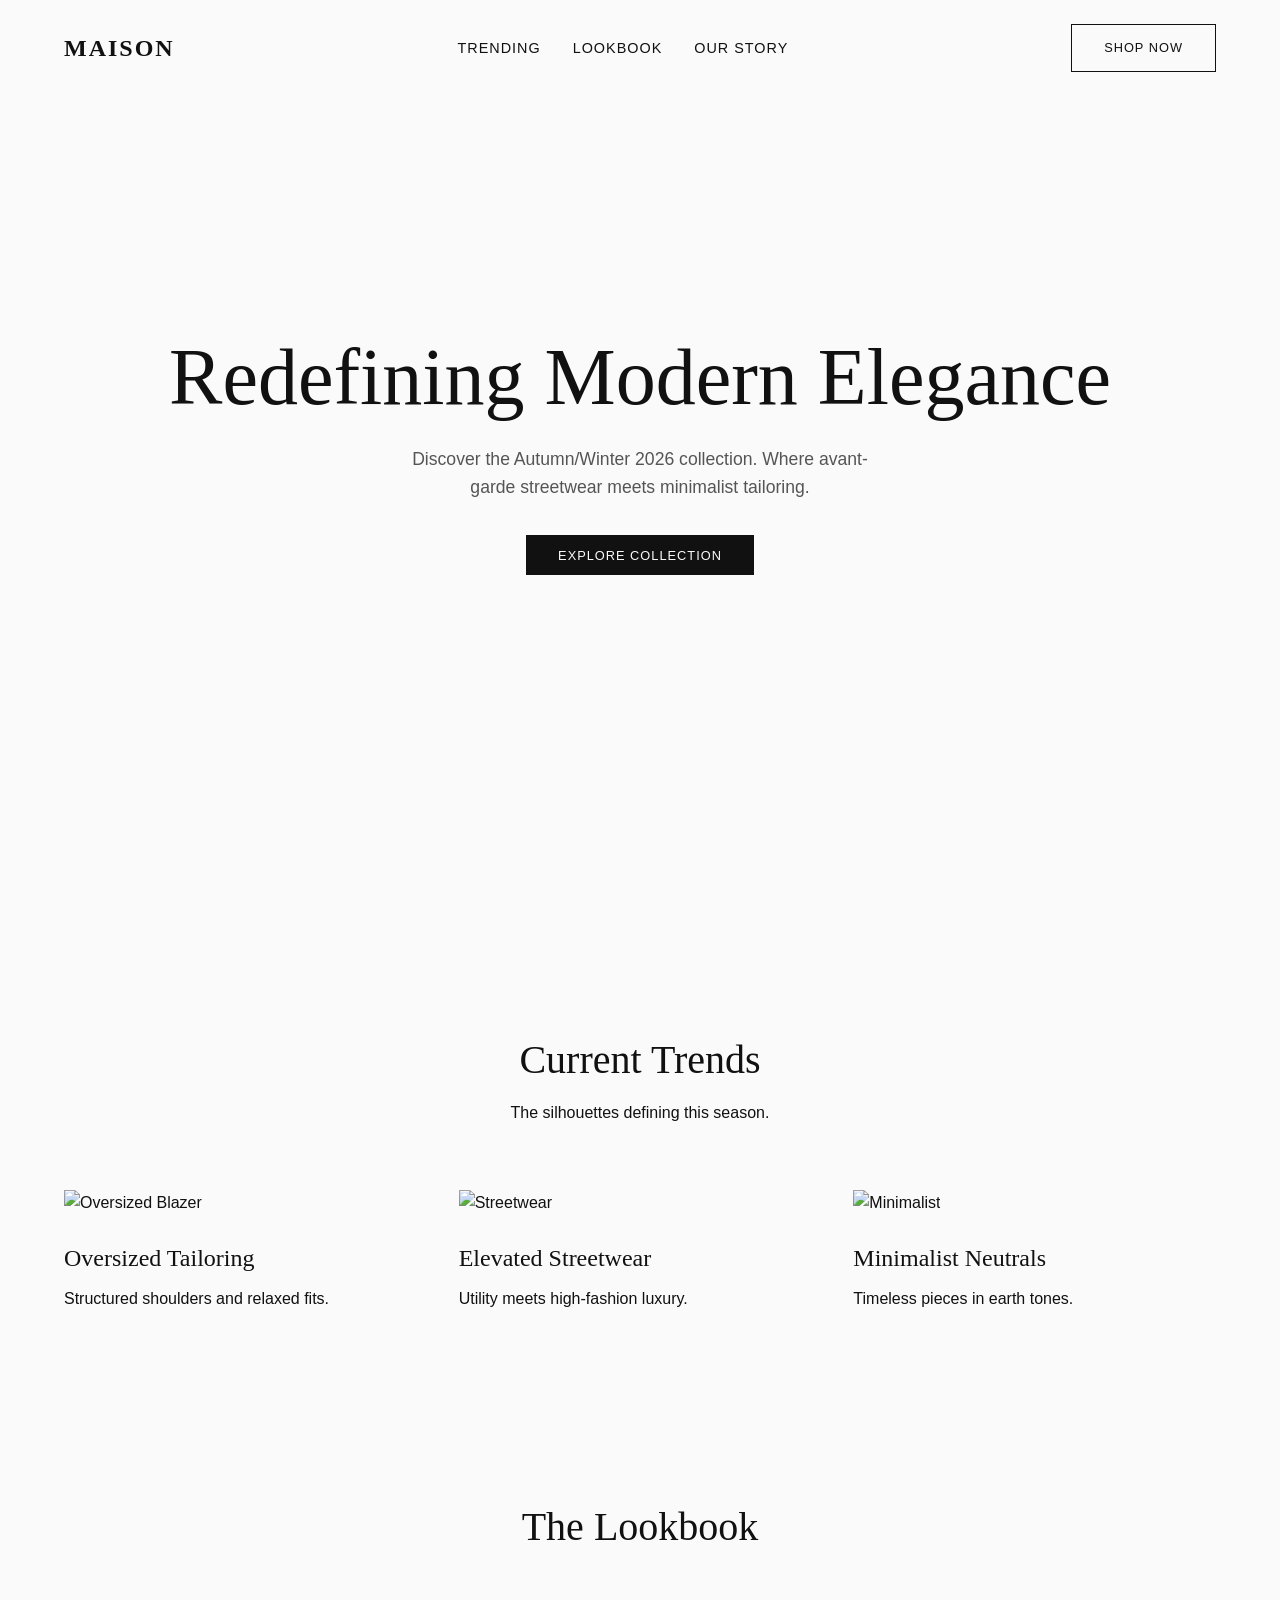
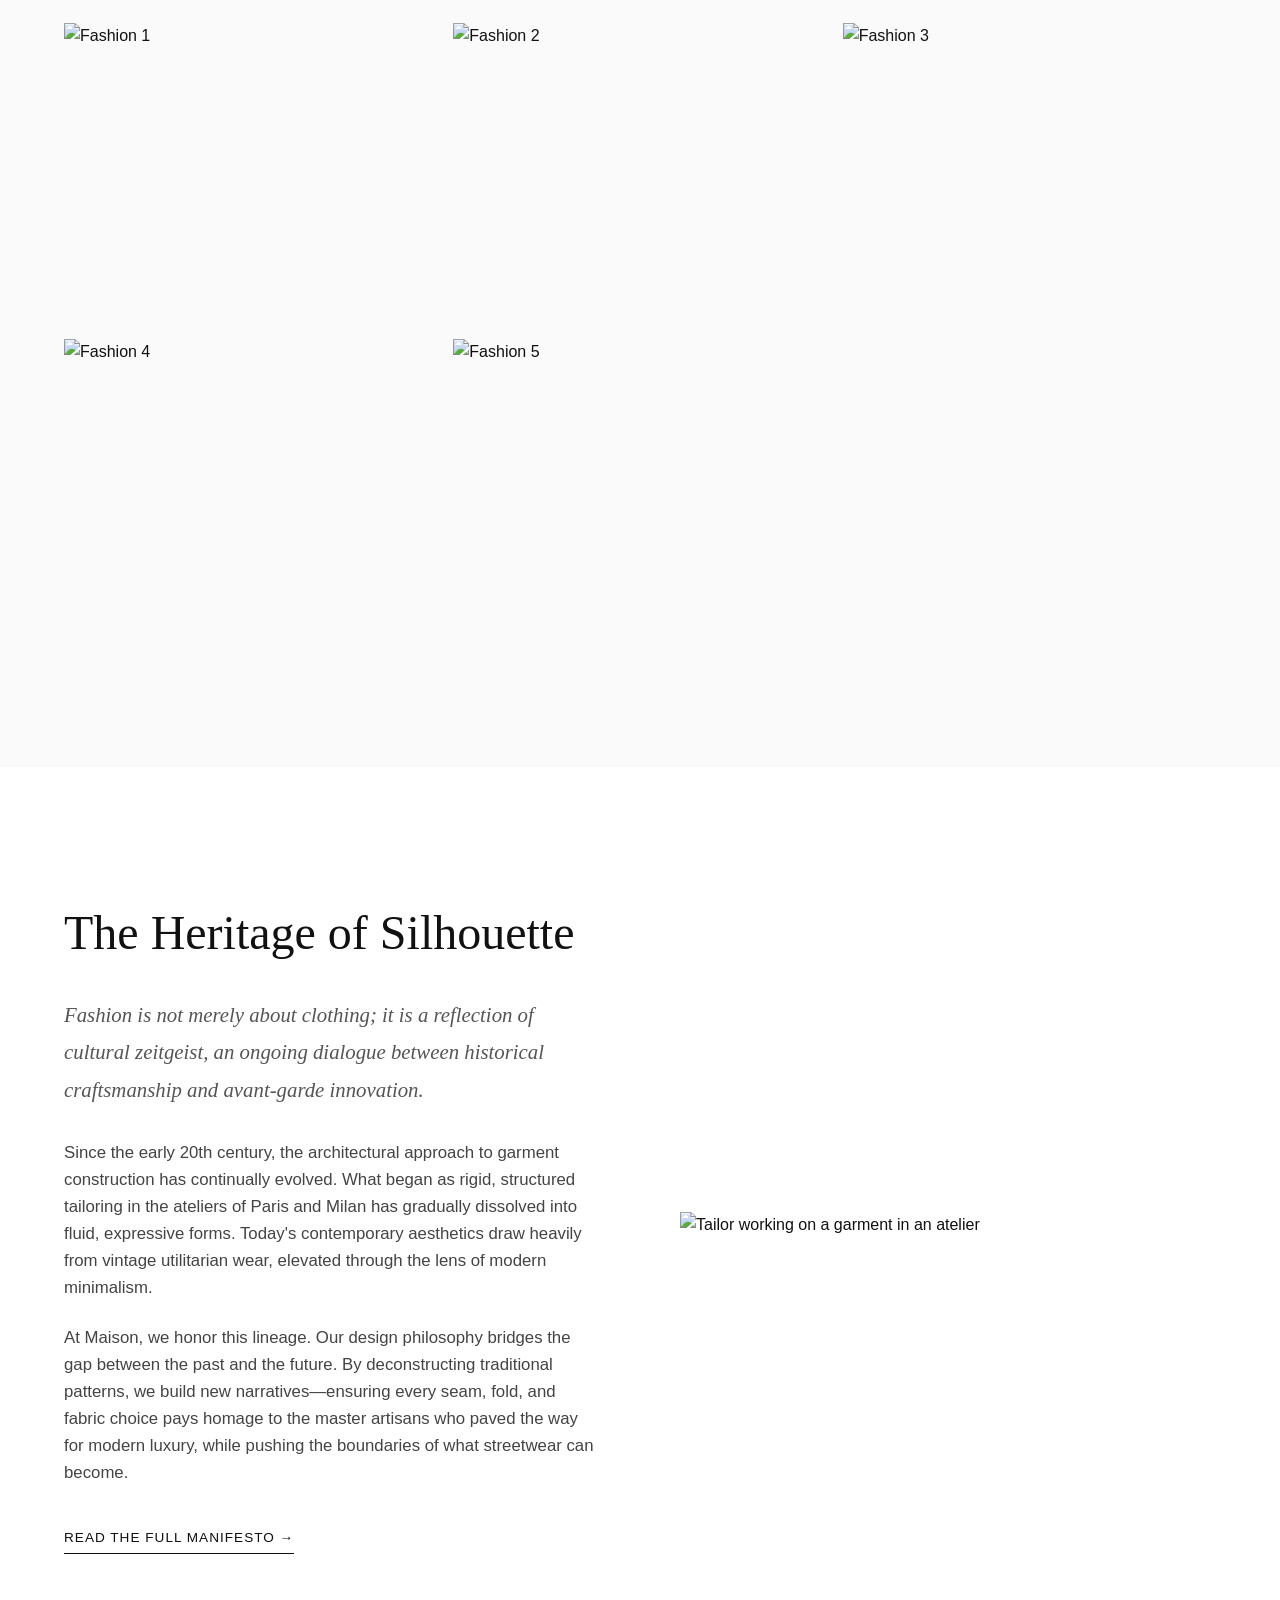
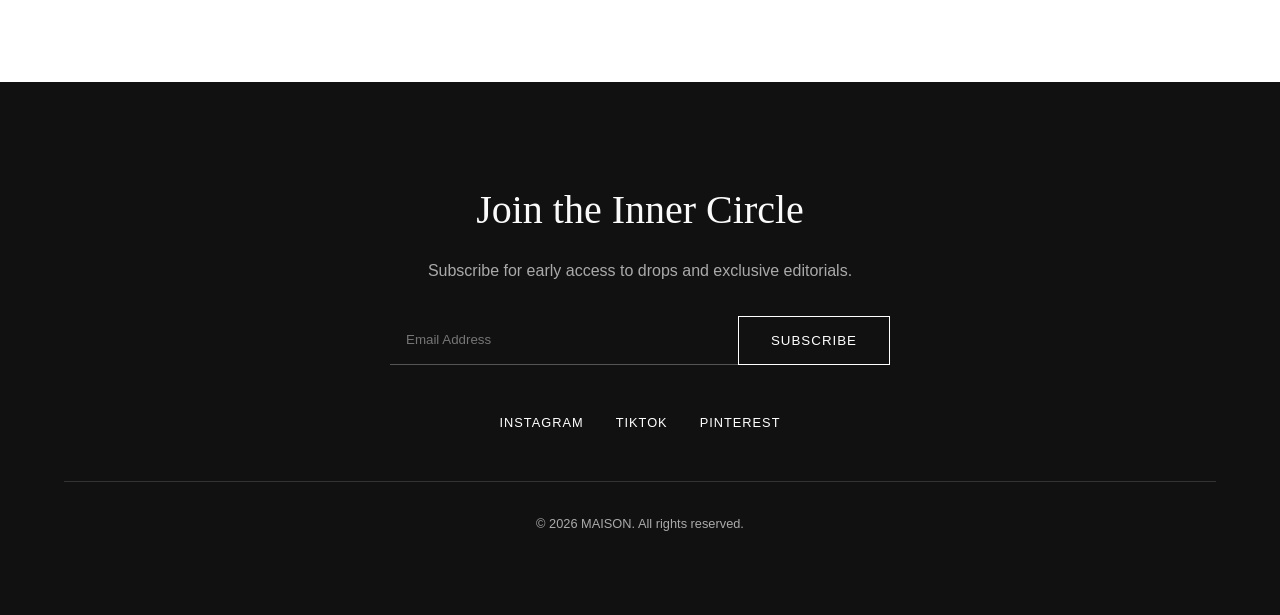
==== plain/index.html @ eeba62db "landing page plain" ====
<!DOCTYPE html>
<html lang="en">
<head>
    <meta charset="UTF-8">
    <meta name="viewport" content="width=device-width, initial-scale=1.0">
    <title>Maison | Contemporary Fashion</title>
    <link rel="stylesheet" href="style.css">
    
<body>

    <!-- Navigation -->
    <nav class="navbar">
        <div class="logo">MAISON</div>
        <ul class="nav-links">
            <li><a href="#trending">Trending</a></li>
            <li><a href="#lookbook">Lookbook</a></li>
            <li><a href="#heritage">Our Story</a></li>
        </ul>
        <a href="#" class="btn-outline">Shop Now</a>
    </nav>

    <!-- Hero Section -->
    <header class="hero">
        <div class="hero-content">
            <h1>Redefining Modern Elegance</h1>
            <p>Discover the Autumn/Winter 2026 collection. Where avant-garde streetwear meets minimalist tailoring.</p>
            <a href="#trending" class="btn-primary">Explore Collection</a>
        </div>
    </header>

    <!-- MAIN CONTENT AREA -->
    <main>
        
        <!-- Trending Section (Moved up to capture immediate attention) -->
        <section id="trending" class="trending">
            <div class="section-header">
                <h2>Current Trends</h2>
                <p>The silhouettes defining this season.</p>
            </div>
            <div class="trending-grid">
                <div class="trend-card">
                    <img src="https://images.unsplash.com/photo-1550614000-4b95d466f366?auto=format&fit=crop&w=800&q=80" alt="Oversized Blazer">
                    <div class="card-content">
                        <h3>Oversized Tailoring</h3>
                        <p>Structured shoulders and relaxed fits.</p>
                    </div>
                </div>
                <div class="trend-card">
                    <img src="https://images.unsplash.com/photo-1529139574466-a303027c1d8b?auto=format&fit=crop&w=800&q=80" alt="Streetwear">
                    <div class="card-content">
                        <h3>Elevated Streetwear</h3>
                        <p>Utility meets high-fashion luxury.</p>
                    </div>
                </div>
                <div class="trend-card">
                    <img src="https://images.unsplash.com/photo-1434389678232-06703554f6b2?auto=format&fit=crop&w=800&q=80" alt="Minimalist">
                    <div class="card-content">
                        <h3>Minimalist Neutrals</h3>
                        <p>Timeless pieces in earth tones.</p>
                    </div>
                </div>
            </div>
        </section>

        <!-- Lookbook / Image Gallery -->
        <section id="lookbook" class="lookbook">
            <div class="section-header">
                <h2>The Lookbook</h2>
            </div>
            <div class="gallery-grid">
                <img src="https://images.unsplash.com/photo-1490481651871-ab68de25d43d?auto=format&fit=crop&w=600&q=80" alt="Fashion 1" class="gallery-item">
                <img src="https://images.unsplash.com/photo-1532453288672-3a27e9be9efd?auto=format&fit=crop&w=600&q=80" alt="Fashion 2" class="gallery-item">
                <img src="https://images.unsplash.com/photo-1515886657613-9f3515b0c78f?auto=format&fit=crop&w=600&q=80" alt="Fashion 3" class="gallery-item row-span-2">
                <img src="https://images.unsplash.com/photo-1483985988355-763728e1935b?auto=format&fit=crop&w=600&q=80" alt="Fashion 4" class="gallery-item">
                <img src="https://images.unsplash.com/photo-1509631179647-0c5000508c56?auto=format&fit=crop&w=600&q=80" alt="Fashion 5" class="gallery-item">
            </div>
        </section>

        <!-- Fashion Background Article (Moved to the bottom, right above the footer) -->
        <section id="heritage" class="heritage-article">
            <div class="article-container">
                <div class="article-text">
                    <h2>The Heritage of Silhouette</h2>
                    <p class="lead-text">Fashion is not merely about clothing; it is a reflection of cultural zeitgeist, an ongoing dialogue between historical craftsmanship and avant-garde innovation.</p>
                    <p>Since the early 20th century, the architectural approach to garment construction has continually evolved. What began as rigid, structured tailoring in the ateliers of Paris and Milan has gradually dissolved into fluid, expressive forms. Today's contemporary aesthetics draw heavily from vintage utilitarian wear, elevated through the lens of modern minimalism.</p>
                    <p>At Maison, we honor this lineage. Our design philosophy bridges the gap between the past and the future. By deconstructing traditional patterns, we build new narratives—ensuring every seam, fold, and fabric choice pays homage to the master artisans who paved the way for modern luxury, while pushing the boundaries of what streetwear can become.</p>
                    <a href="#" class="read-more">Read the full manifesto &rarr;</a>
                </div>
                <div class="article-image">
                    <img src="https://images.unsplash.com/photo-1558769132-cb1fac08b042?auto=format&fit=crop&w=800&q=80" alt="Tailor working on a garment in an atelier">
                </div>
            </div>
        </section>

    </main>

    <!-- Footer & Newsletter -->
    <footer class="footer">
        <div class="footer-content">
            <h2>Join the Inner Circle</h2>
            <p>Subscribe for early access to drops and exclusive editorials.</p>
            <form class="newsletter-form">
                <input type="email" placeholder="Email Address" required>
                <button type="submit">Subscribe</button>
            </form>
            <div class="footer-links">
                <a href="#">Instagram</a>
                <a href="#">TikTok</a>
                <a href="#">Pinterest</a>
            </div>
            <p class="copyright">© 2026 MAISON. All rights reserved.</p>
        </div>
    </footer>

</body>
</html>
---- plain/style.css ----
/* --- Base Reset & Variables --- */
:root {
    --color-bg: #fafafa;
    --color-text: #111;
    --color-text-light: #555;
    --font-heading: 'Playfair Display', serif;
    --font-body: 'Inter', sans-serif;
}

* {
    margin: 0;
    padding: 0;
    box-sizing: border-box;
}

body {
    font-family: var(--font-body);
    background-color: var(--color-bg);
    color: var(--color-text);
    line-height: 1.6;
}

/* --- Typography --- */
h1, h2, h3, .logo {
    font-family: var(--font-heading);
    font-weight: 400;
}

.section-header {
    text-align: center;
    margin-bottom: 4rem;
}

.section-header h2 {
    font-size: 2.5rem;
    margin-bottom: 0.5rem;
}

/* --- Navigation --- */
.navbar {
    display: flex;
    justify-content: space-between;
    align-items: center;
    padding: 1.5rem 5%;
    background-color: transparent;
    position: absolute;
    width: 100%;
    z-index: 10;
}

.logo {
    font-size: 1.5rem;
    letter-spacing: 2px;
    font-weight: 700;
}

.nav-links {
    display: flex;
    list-style: none;
    gap: 2rem;
}

.nav-links a {
    text-decoration: none;
    color: var(--color-text);
    font-size: 0.9rem;
    text-transform: uppercase;
    letter-spacing: 1px;
}

/* --- Buttons --- */
.btn-primary, .btn-outline {
    padding: 0.8rem 2rem;
    text-decoration: none;
    text-transform: uppercase;
    font-size: 0.8rem;
    letter-spacing: 1px;
    transition: all 0.3s ease;
}

.btn-primary {
    background-color: var(--color-text);
    color: var(--color-bg);
}

.btn-primary:hover {
    background-color: #333;
}

.btn-outline {
    border: 1px solid var(--color-text);
    color: var(--color-text);
}

.btn-outline:hover {
    background-color: var(--color-text);
    color: var(--color-bg);
}

/* --- Hero Section --- */
.hero {
    height: 100vh;
    background-image: linear-gradient(rgba(250, 250, 250, 0.3), rgba(250, 250, 250, 0.8)), url('https://images.unsplash.com/photo-1469334031218-e382a71b716b?auto=format&fit=crop&w=2000&q=80');
    background-size: cover;
    background-position: center;
    display: flex;
    align-items: center;
    justify-content: center;
    text-align: center;
    padding: 0 20px;
}

.hero-content h1 {
    font-size: 5rem;
    line-height: 1.1;
    margin-bottom: 1.5rem;
}

.hero-content p {
    font-size: 1.1rem;
    max-width: 500px;
    margin: 0 auto 2.5rem auto;
    color: var(--color-text-light);
}

/* --- Heritage Article Section --- */
.heritage-article {
    padding: 8rem 5%;
    background-color: #fff;
}

.article-container {
    display: flex;
    align-items: center;
    gap: 5rem;
    max-width: 1200px;
    margin: 0 auto;
}

.article-text {
    flex: 1;
}

.article-text h2 {
    font-size: 3rem;
    margin-bottom: 1.5rem;
}

.lead-text {
    font-size: 1.3rem;
    font-family: var(--font-heading);
    font-style: italic;
    color: var(--color-text-light);
    margin-bottom: 2rem;
    line-height: 1.8;
}

.article-text p:not(.lead-text) {
    margin-bottom: 1.5rem;
    color: #444;
    font-size: 1.05rem;
}

.read-more {
    display: inline-block;
    margin-top: 1rem;
    text-decoration: none;
    color: var(--color-text);
    font-weight: 500;
    text-transform: uppercase;
    font-size: 0.85rem;
    letter-spacing: 1px;
    border-bottom: 1px solid var(--color-text);
    padding-bottom: 0.3rem;
    transition: opacity 0.3s ease;
}

.read-more:hover {
    opacity: 0.6;
}

.article-image {
    flex: 1;
}

.article-image img {
    width: 100%;
    height: auto;
    object-fit: cover;
    aspect-ratio: 3/4;
}

/* --- Trending Section --- */
.trending {
    padding: 8rem 5%;
}

.trending-grid {
    display: grid;
    grid-template-columns: repeat(auto-fit, minmax(300px, 1fr));
    gap: 2rem;
}

.trend-card img {
    width: 100%;
    height: 450px;
    object-fit: cover;
    transition: transform 0.5s ease;
}

.trend-card {
    overflow: hidden;
    cursor: pointer;
}

.trend-card:hover img {
    transform: scale(1.05);
}

.card-content {
    padding: 1.5rem 0;
}

.card-content h3 {
    font-size: 1.5rem;
    margin-bottom: 0.5rem;
}

/* --- Lookbook Gallery --- */
.lookbook {
    padding: 2rem 5% 8rem;
}

.gallery-grid {
    display: grid;
    grid-template-columns: repeat(3, 1fr);
    grid-auto-rows: 300px;
    gap: 1rem;
}

.gallery-item {
    width: 100%;
    height: 100%;
    object-fit: cover;
}

.row-span-2 {
    grid-row: span 2;
}

/* --- Footer --- */
.footer {
    background-color: var(--color-text);
    color: var(--color-bg);
    padding: 6rem 5% 3rem;
    text-align: center;
}

.footer h2 {
    font-size: 2.5rem;
    margin-bottom: 1rem;
}

.footer p {
    color: #aaa;
    margin-bottom: 2rem;
}

.newsletter-form {
    display: flex;
    justify-content: center;
    max-width: 500px;
    margin: 0 auto 3rem auto;
}

.newsletter-form input {
    flex: 1;
    padding: 1rem;
    border: none;
    border-bottom: 1px solid #555;
    background: transparent;
    color: #fff;
    font-family: var(--font-body);
}

.newsletter-form input:focus {
    outline: none;
    border-color: #fff;
}

.newsletter-form button {
    padding: 1rem 2rem;
    background: transparent;
    border: 1px solid #fff;
    color: #fff;
    cursor: pointer;
    text-transform: uppercase;
    letter-spacing: 1px;
    transition: all 0.3s ease;
}

.newsletter-form button:hover {
    background: #fff;
    color: var(--color-text);
}

.footer-links {
    display: flex;
    justify-content: center;
    gap: 2rem;
    margin-bottom: 3rem;
}

.footer-links a {
    color: #fff;
    text-decoration: none;
    text-transform: uppercase;
    font-size: 0.8rem;
    letter-spacing: 1px;
}

.copyright {
    font-size: 0.8rem;
    border-top: 1px solid #333;
    padding-top: 2rem;
}

/* --- Responsive --- */
@media (max-width: 900px) {
    .article-container {
        flex-direction: column-reverse;
        gap: 3rem;
    }
}

@media (max-width: 768px) {
    .nav-links {
        display: none;
    }
    .hero-content h1 {
        font-size: 3rem;
    }
    .gallery-grid {
        grid-template-columns: 1fr;
        grid-auto-rows: auto;
    }
    .gallery-item {
        height: 400px;
    }
    .row-span-2 {
        grid-row: span 1;
    }
    .newsletter-form {
        flex-direction: column;
        gap: 1rem;
    }
}
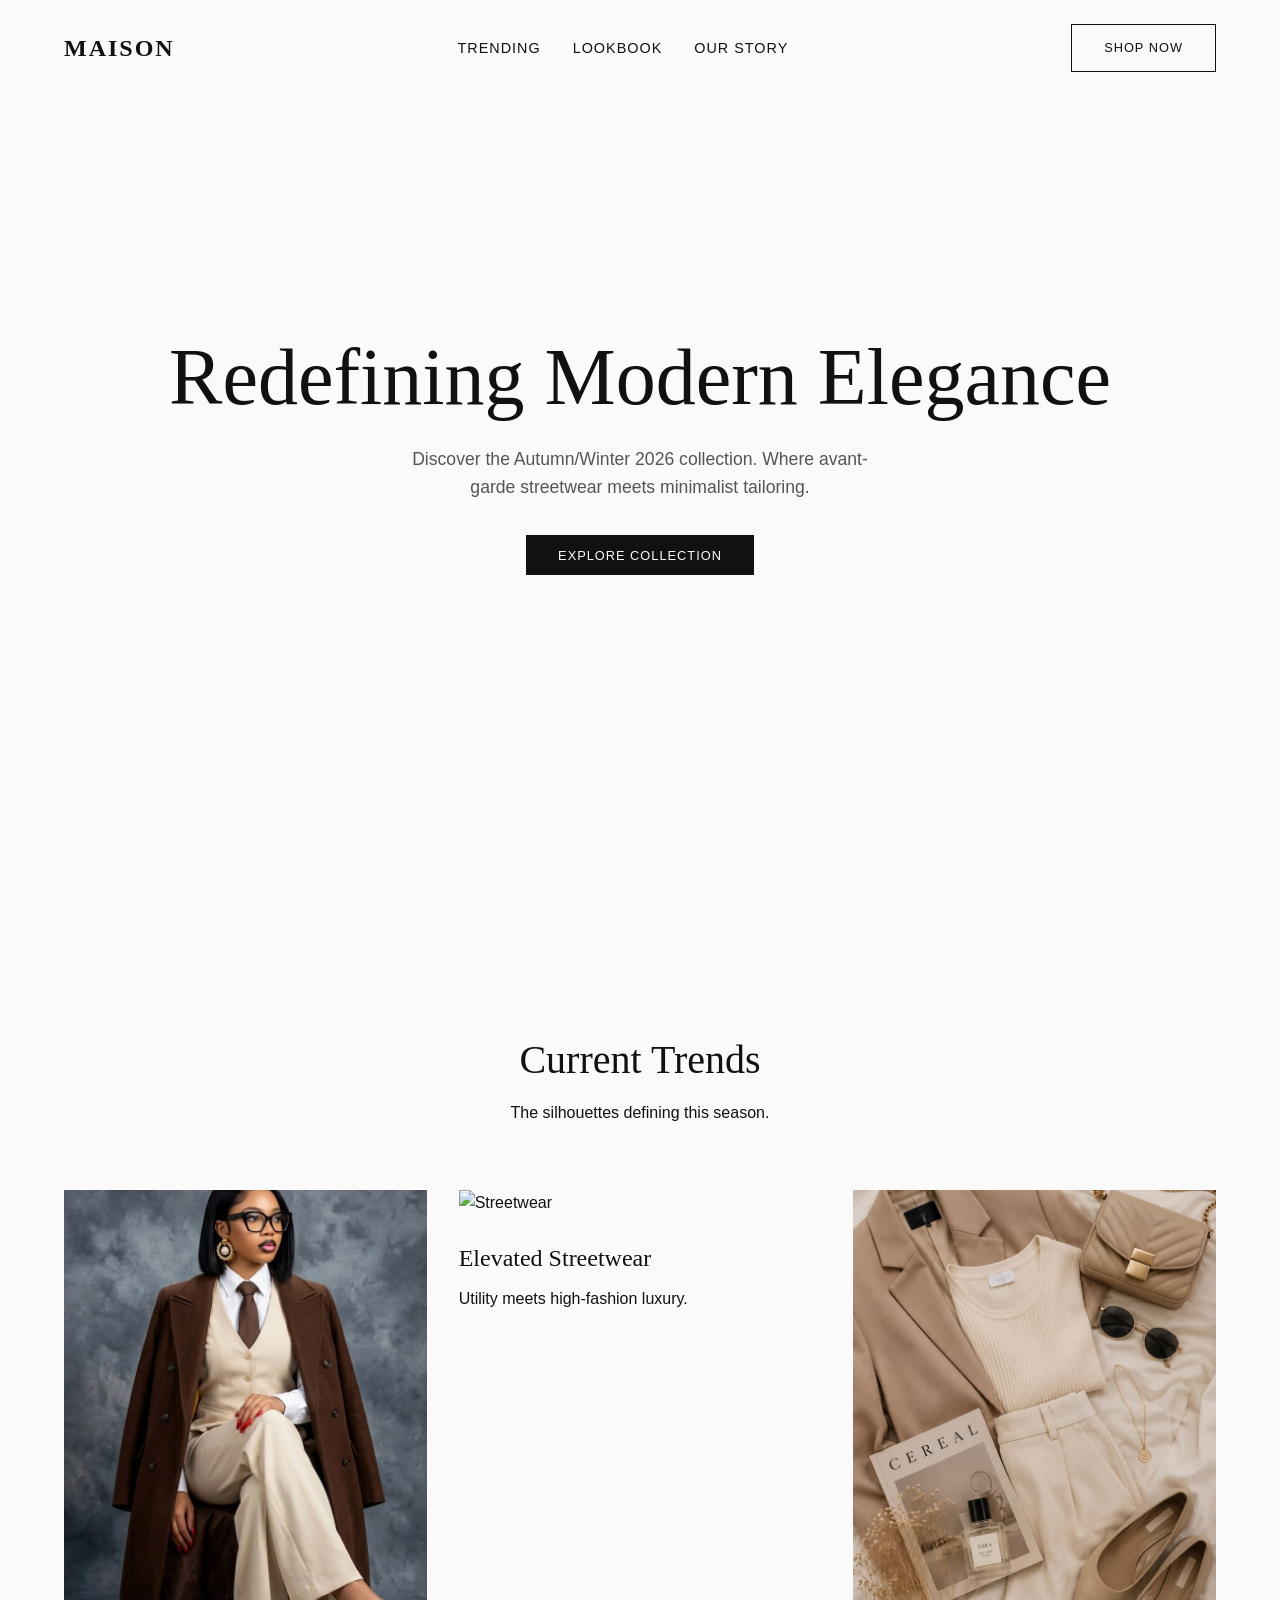
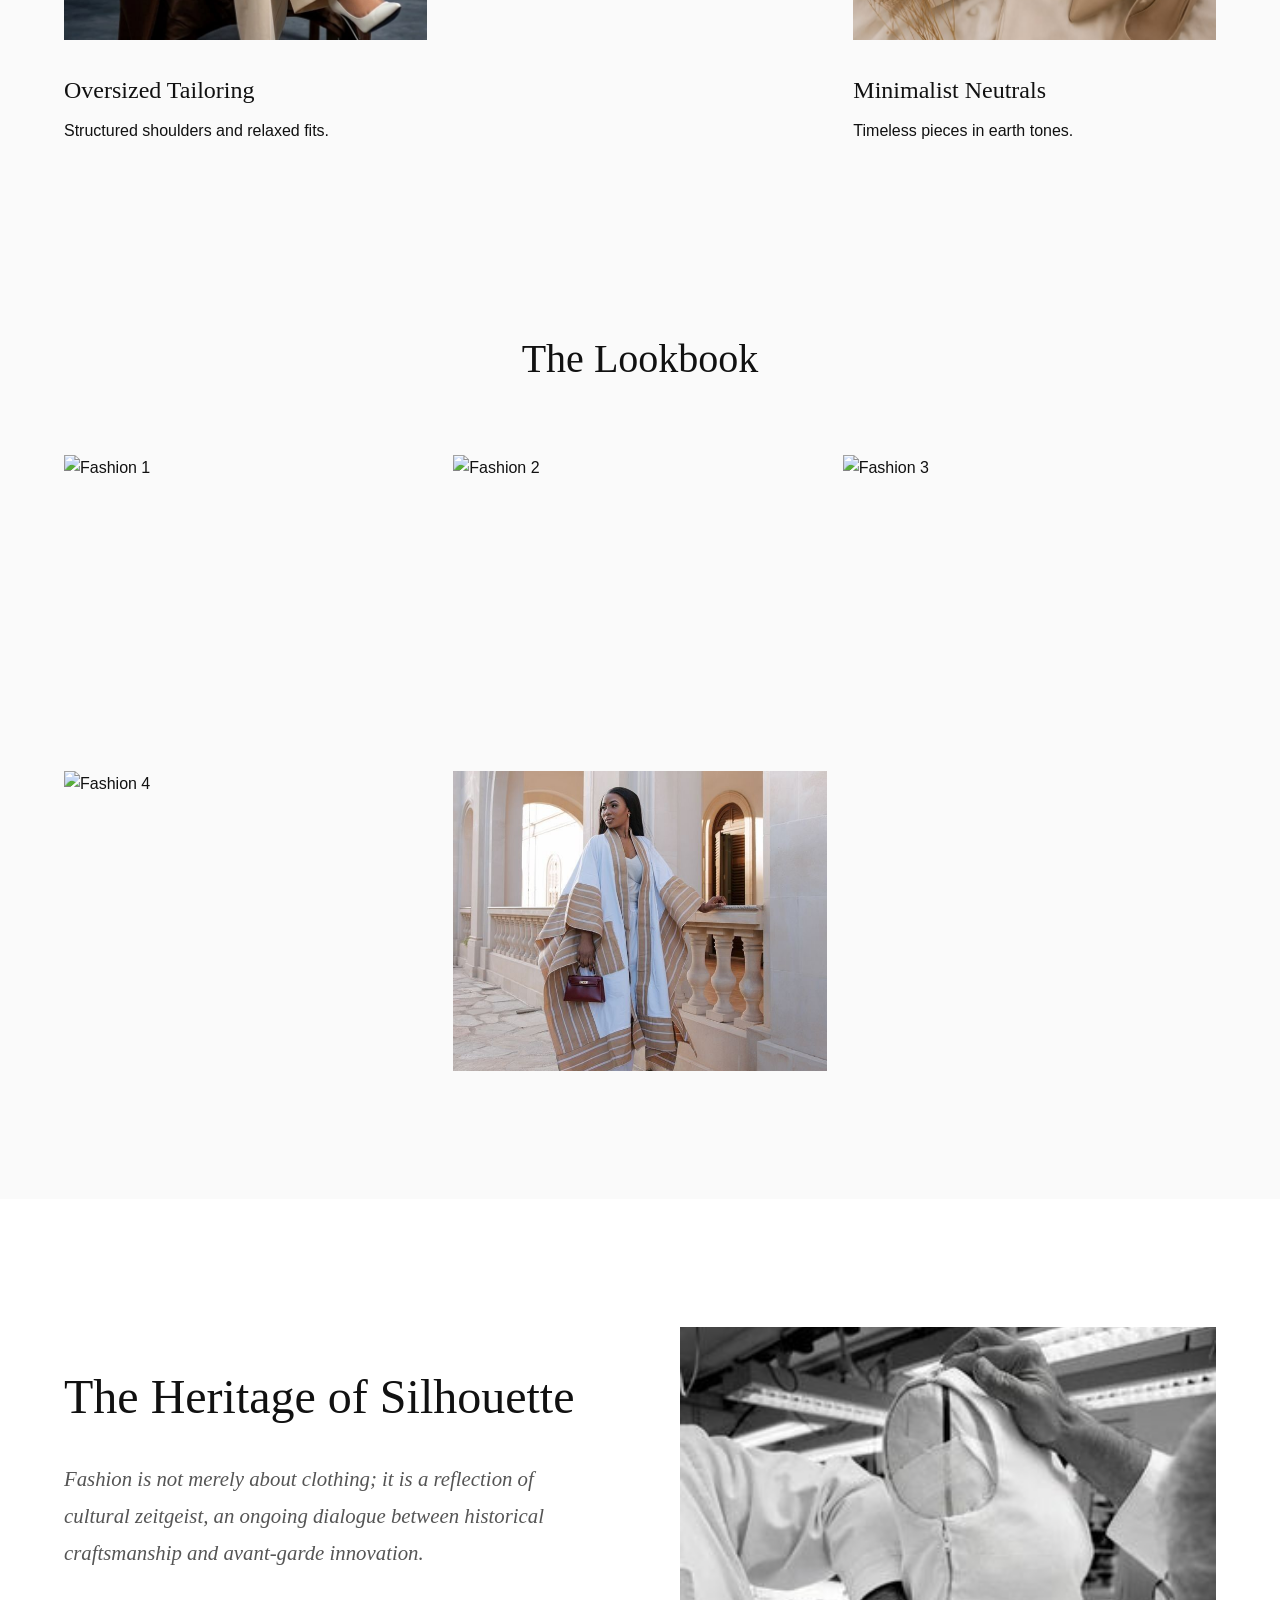
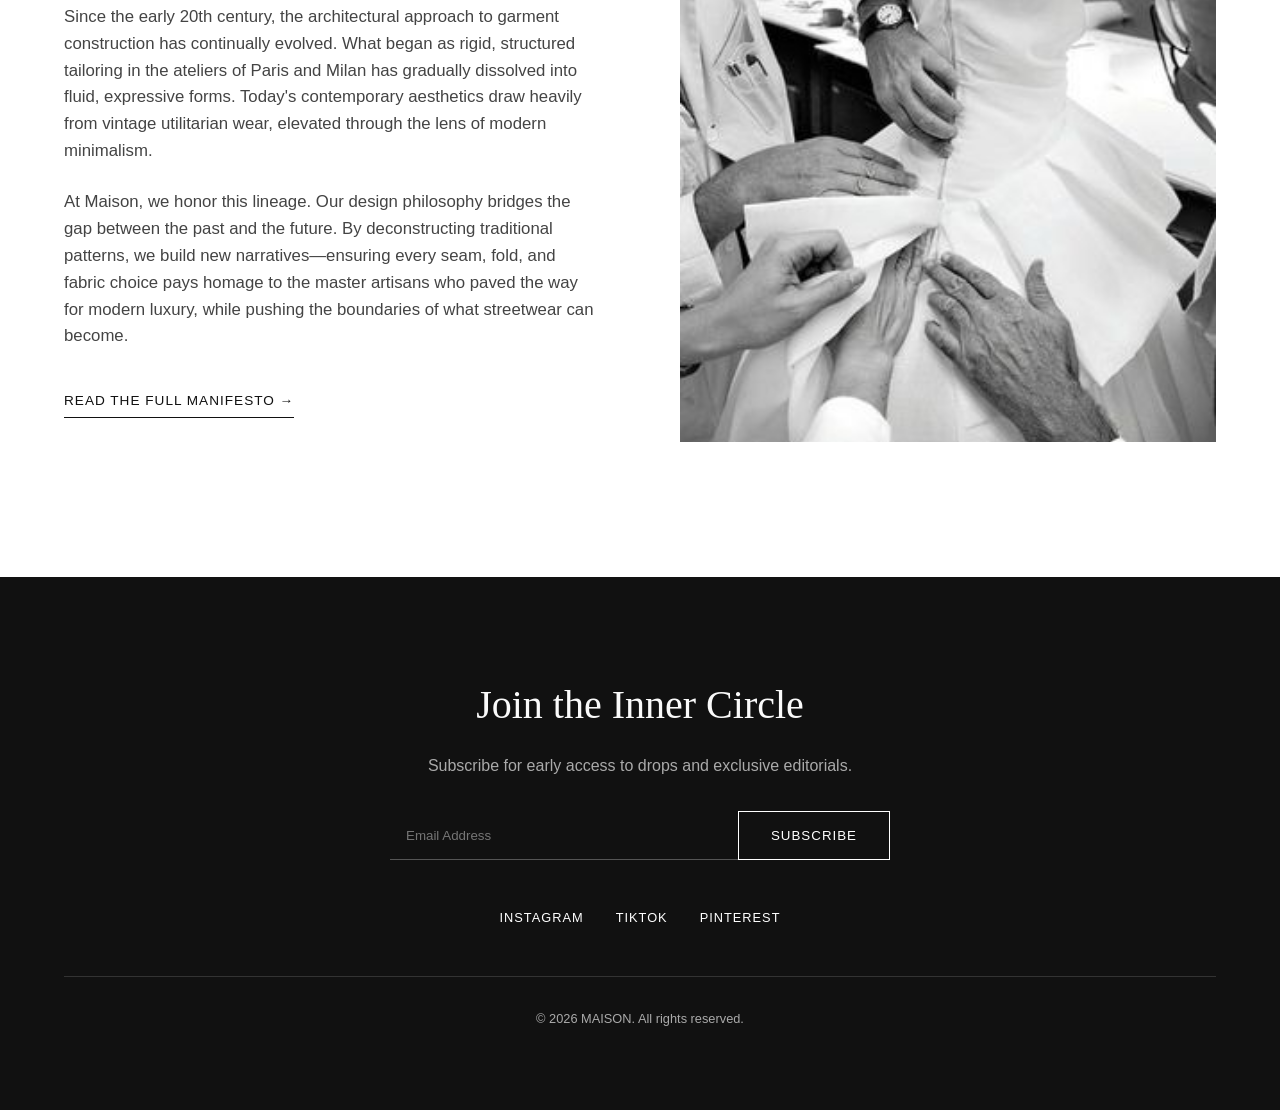
==== commit 766ec5ed: "adding of some local image" ====
--- a/plain/index.html
+++ b/plain/index.html
@@ -39,7 +39,7 @@
             </div>
             <div class="trending-grid">
                 <div class="trend-card">
-                    <img src="https://images.unsplash.com/photo-1550614000-4b95d466f366?auto=format&fit=crop&w=800&q=80" alt="Oversized Blazer">
+                    <img src= "image/cl1.jpg" alt="Oversized Blazer">
                     <div class="card-content">
                         <h3>Oversized Tailoring</h3>
                         <p>Structured shoulders and relaxed fits.</p>
@@ -53,7 +53,7 @@
                     </div>
                 </div>
                 <div class="trend-card">
-                    <img src="https://images.unsplash.com/photo-1434389678232-06703554f6b2?auto=format&fit=crop&w=800&q=80" alt="Minimalist">
+                    <img src="image/cl2.jpg" alt="Minimalist">
                     <div class="card-content">
                         <h3>Minimalist Neutrals</h3>
                         <p>Timeless pieces in earth tones.</p>
@@ -72,7 +72,7 @@
                 <img src="https://images.unsplash.com/photo-1532453288672-3a27e9be9efd?auto=format&fit=crop&w=600&q=80" alt="Fashion 2" class="gallery-item">
                 <img src="https://images.unsplash.com/photo-1515886657613-9f3515b0c78f?auto=format&fit=crop&w=600&q=80" alt="Fashion 3" class="gallery-item row-span-2">
                 <img src="https://images.unsplash.com/photo-1483985988355-763728e1935b?auto=format&fit=crop&w=600&q=80" alt="Fashion 4" class="gallery-item">
-                <img src="https://images.unsplash.com/photo-1509631179647-0c5000508c56?auto=format&fit=crop&w=600&q=80" alt="Fashion 5" class="gallery-item">
+                <img src="image/cl3.jpg" alt="Fashion 5" class="gallery-item">
             </div>
         </section>
 
@@ -87,7 +87,7 @@
                     <a href="#" class="read-more">Read the full manifesto &rarr;</a>
                 </div>
                 <div class="article-image">
-                    <img src="https://images.unsplash.com/photo-1558769132-cb1fac08b042?auto=format&fit=crop&w=800&q=80" alt="Tailor working on a garment in an atelier">
+                    <img src="image/cl4.jpg" alt="Tailor working on a garment in an atelier">
                 </div>
             </div>
         </section>
